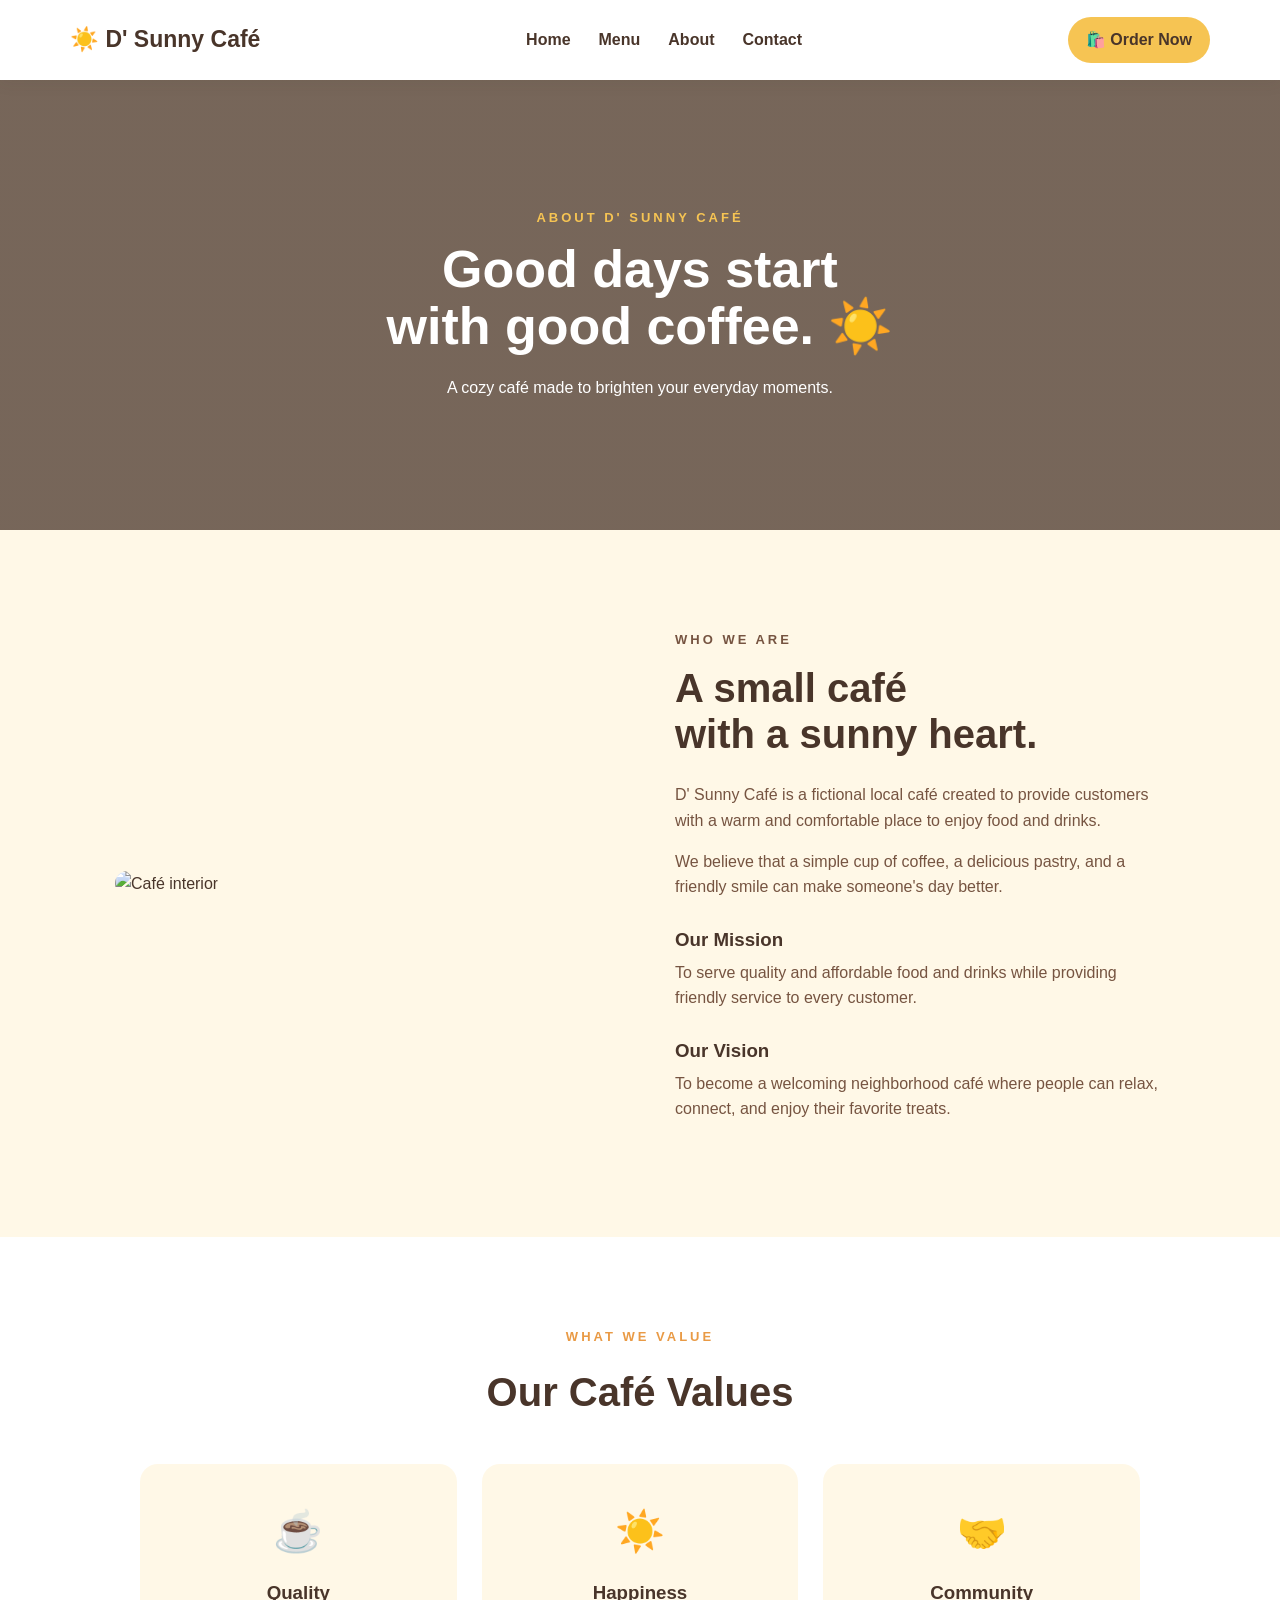
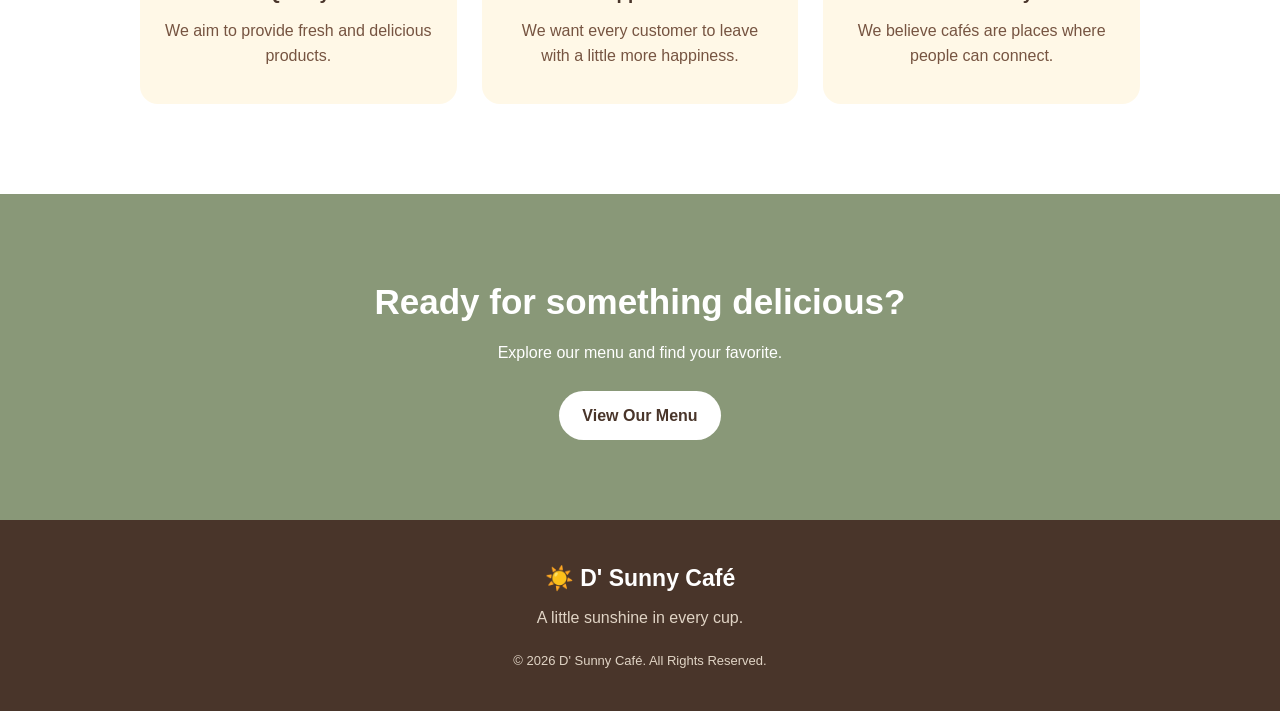
==== about.html @ 3891a515 "Fix filename to lowercase for GitHub Pages" ====
<!DOCTYPE html>
<html lang="en">

<head>

    <meta charset="UTF-8">

    <meta name="viewport"
          content="width=device-width, initial-scale=1.0">

    <title>About | D' Sunny Café</title>

    <link rel="stylesheet" href="style.css">

</head>

<body>


    <!-- NAVIGATION -->

    <header>

        <nav class="navbar">

            <a href="Index.html" class="logo">
                ☀️ D' Sunny Café
            </a>


            <div class="nav-links">

                <a href="Index.html">
                    Home
                </a>

                <a href="Index.html#menu">
                    Menu
                </a>

                <a href="About.html">
                    About
                </a>

                <a href="Index.html#contact">
                    Contact
                </a>

            </div>


            <a
                href="Index.html#menu"
                class="cart-button">

                🛍️ Order Now

            </a>

        </nav>

    </header>


    <!-- ABOUT HERO -->

    <section class="about-hero">

        <div>

            <p class="eyebrow">
                ABOUT D' SUNNY CAFÉ
            </p>

            <h1>
                Good days start<br>
                with good coffee. ☀️
            </h1>

            <p>
                A cozy café made to brighten
                your everyday moments.
            </p>

        </div>

    </section>


    <!-- ABOUT CONTENT -->

    <section class="about-section">


        <div class="about-image">

            <img
                src="https://images.unsplash.com/photo-1445116572660-236099ec97a0?auto=format&fit=crop&w=1000&q=85"
                alt="Café interior">

        </div>


        <div class="about-text">

            <p class="eyebrow">
                WHO WE ARE
            </p>

            <h2>
                A small café<br>
                with a sunny heart.
            </h2>

            <p>
                D' Sunny Café is a fictional local café
                created to provide customers with a warm
                and comfortable place to enjoy food and drinks.
            </p>

            <p>
                We believe that a simple cup of coffee,
                a delicious pastry, and a friendly smile
                can make someone's day better.
            </p>


            <h3>
                Our Mission
            </h3>

            <p>
                To serve quality and affordable food and
                drinks while providing friendly service
                to every customer.
            </p>


            <h3>
                Our Vision
            </h3>

            <p>
                To become a welcoming neighborhood café
                where people can relax, connect, and enjoy
                their favorite treats.
            </p>

        </div>

    </section>


    <!-- VALUES -->

    <section class="values-section">

        <div class="section-heading">

            <p class="eyebrow">
                WHAT WE VALUE
            </p>

            <h2>
                Our Café Values
            </h2>

        </div>


        <div class="values-grid">


            <div class="value-card">

                <div class="value-icon">
                    ☕
                </div>

                <h3>
                    Quality
                </h3>

                <p>
                    We aim to provide fresh and
                    delicious products.
                </p>

            </div>


            <div class="value-card">

                <div class="value-icon">
                    ☀️
                </div>

                <h3>
                    Happiness
                </h3>

                <p>
                    We want every customer to leave
                    with a little more happiness.
                </p>

            </div>


            <div class="value-card">

                <div class="value-icon">
                    🤝
                </div>

                <h3>
                    Community
                </h3>

                <p>
                    We believe cafés are places where
                    people can connect.
                </p>

            </div>

        </div>

    </section>


    <!-- CALL TO ACTION -->

    <section class="about-cta">

        <h2>
            Ready for something delicious?
        </h2>

        <p>
            Explore our menu and find your favorite.
        </p>

        <a href="Index.html#menu">
            View Our Menu
        </a>

    </section>


    <!-- FOOTER -->

    <footer>

        <h3>
            ☀️ D' Sunny Café
        </h3>

        <p>
            A little sunshine in every cup.
        </p>

        <p class="copyright">
            © 2026 D' Sunny Café. All Rights Reserved.
        </p>

    </footer>


</body>

</html>
---- style.css ----
/* ==========================================
   D' SUNNY CAFÉ
   COLOR PALETTE

   Dark Brown  #49352A
   Brown       #765441
   Sunny       #F6C453
   Orange      #E99A45
   Cream       #FFF8E7
   Sage        #879878
   White       #FFFFFF
========================================== */


/* ==========================================
   RESET
========================================== */

* {
    margin: 0;
    padding: 0;
    box-sizing: border-box;
}


html {
    scroll-behavior: smooth;
}


body {
    font-family:
        Arial,
        Helvetica,
        sans-serif;

    background: #FFF8E7;

    color: #49352A;

    line-height: 1.6;
}


/* ==========================================
   NAVIGATION
========================================== */

header {
    background: #FFFFFF;

    position: sticky;

    top: 0;

    z-index: 1000;

    box-shadow:
        0 3px 15px rgba(73, 53, 42, 0.08);
}


.navbar {
    max-width: 1200px;

    margin: auto;

    padding: 17px 30px;

    display: flex;

    justify-content: space-between;

    align-items: center;
}


.logo {
    color: #49352A;

    text-decoration: none;

    font-size: 23px;

    font-weight: bold;
}


.nav-links {
    display: flex;

    gap: 28px;
}


.nav-links a {
    color: #49352A;

    text-decoration: none;

    font-weight: bold;

    transition: 0.3s;
}


.nav-links a:hover {
    color: #E99A45;
}


.cart-button {
    border: none;

    background: #F6C453;

    color: #49352A;

    padding: 10px 18px;

    border-radius: 25px;

    text-decoration: none;

    font-weight: bold;

    cursor: pointer;

    transition: 0.3s;
}


.cart-button:hover {
    background: #E99A45;

    color: white;
}


#cart-count {
    background: #49352A;

    color: white;

    border-radius: 50%;

    padding: 2px 7px;

    margin-left: 5px;
}


/* ==========================================
   HERO
========================================== */

.hero {
    min-height: 650px;

    display: flex;

    align-items: center;

    padding: 70px 9%;

    background-image:

        linear-gradient(
            90deg,
            rgba(73, 53, 42, 0.88),
            rgba(73, 53, 42, 0.25)
        ),

        url(
            "https://images.unsplash.com/photo-1445116572660-236099ec97a0?auto=format&fit=crop&w=1600&q=85"
        );

    background-size: cover;

    background-position: center;
}


.hero-content {
    max-width: 650px;

    color: white;
}


.eyebrow {
    color: #E99A45;

    font-size: 13px;

    letter-spacing: 3px;

    font-weight: bold;

    margin-bottom: 12px;
}


.hero .eyebrow {
    color: #F6C453;
}


.hero h1 {
    font-size: 58px;

    line-height: 1.1;

    margin-bottom: 25px;
}


.hero-description {
    font-size: 18px;

    max-width: 520px;

    margin-bottom: 30px;
}


.main-button {
    display: inline-block;

    background: #F6C453;

    color: #49352A;

    padding: 14px 25px;

    border-radius: 30px;

    text-decoration: none;

    font-weight: bold;

    transition: 0.3s;
}


.main-button:hover {
    background: #E99A45;

    color: white;

    transform: translateY(-3px);
}


/* ==========================================
   INTRO
========================================== */

.intro {
    max-width: 1100px;

    margin: auto;

    padding: 100px 25px;

    display: grid;

    grid-template-columns: 1fr 1fr;

    gap: 70px;

    align-items: center;
}


.intro-image img {
    width: 100%;

    height: 450px;

    object-fit: cover;

    border-radius: 20px;
}


.intro-text h2 {
    font-size: 42px;

    line-height: 1.15;

    margin-bottom: 25px;
}


.intro-text p:not(.eyebrow) {
    color: #765441;

    margin-bottom: 17px;
}


.outline-button {
    display: inline-block;

    margin-top: 10px;

    border: 2px solid #E99A45;

    color: #49352A;

    padding: 10px 20px;

    border-radius: 25px;

    text-decoration: none;

    font-weight: bold;

    transition: 0.3s;
}


.outline-button:hover {
    background: #E99A45;

    color: white;
}


/* ==========================================
   MENU SECTION
========================================== */

.menu-section {
    background: #FFFFFF;

    padding: 90px 25px;
}


.section-heading {
    text-align: center;

    margin-bottom: 40px;
}


.section-heading h2 {
    font-size: 40px;

    margin-bottom: 5px;
}


.section-heading p:last-child {
    color: #765441;
}


/* ==========================================
   SEARCH + FILTER
========================================== */

.menu-controls {
    max-width: 900px;

    margin: 0 auto 45px;

    display: flex;

    gap: 15px;
}


.menu-controls input,
.menu-controls select {
    padding: 13px 16px;

    border: 1px solid #E0D4C5;

    border-radius: 10px;

    background: #FFF8E7;

    color: #49352A;

    font-size: 15px;

    outline: none;
}


.menu-controls input {
    flex: 1;
}


.menu-controls select {
    width: 200px;
}


.menu-controls input:focus,
.menu-controls select:focus {
    border-color: #E99A45;
}


/* ==========================================
   MENU GRID
========================================== */

.menu-grid {
    max-width: 1100px;

    margin: auto;

    display: grid;

    grid-template-columns:
        repeat(3, 1fr);

    gap: 28px;
}


/* ==========================================
   PRODUCT CARD
========================================== */

.product-card {
    background: #FFF8E7;

    border-radius: 18px;

    overflow: hidden;

    box-shadow:
        0 5px 20px rgba(73, 53, 42, 0.08);

    transition: 0.3s;
}


.product-card:hover {
    transform: translateY(-8px);

    box-shadow:
        0 12px 30px rgba(73, 53, 42, 0.15);
}


.product-card img {
    width: 100%;

    height: 280px;

    object-fit: cover;
}


.product-info {
    padding: 23px;
}


.category {
    display: inline-block;

    background: #F6C453;

    color: #49352A;

    padding: 4px 10px;

    border-radius: 15px;

    font-size: 12px;

    font-weight: bold;

    margin-bottom: 10px;
}


.product-info h3 {
    font-size: 21px;

    margin-bottom: 5px;
}


.product-info p {
    color: #765441;

    font-size: 14px;

    min-height: 50px;
}


.product-bottom {
    display: flex;

    justify-content: space-between;

    align-items: center;

    margin-top: 18px;
}


.product-bottom strong {
    font-size: 21px;

    color: #49352A;
}


.product-bottom button {
    border: none;

    background: #E99A45;

    color: white;

    padding: 9px 15px;

    border-radius: 20px;

    font-weight: bold;

    cursor: pointer;

    transition: 0.3s;
}


.product-bottom button:hover {
    background: #49352A;
}


/* ==========================================
   CART
========================================== */

.cart-section {
    padding: 90px 25px;

    background: #F6C453;
}


#cart {
    max-width: 900px;

    margin: auto;

    background: white;

    border-radius: 15px;

    overflow: hidden;
}


.empty-cart {
    text-align: center;

    padding: 35px;

    color: #765441;
}


.cart-item {
    display: grid;

    grid-template-columns:
        2fr 1fr 1fr auto;

    align-items: center;

    gap: 20px;

    padding: 20px 25px;

    border-bottom: 1px solid #eee;
}


.cart-product p {
    color: #765441;

    font-size: 13px;
}


.quantity-controls {
    display: flex;

    align-items: center;

    gap: 10px;
}


.quantity-controls button {
    border: none;

    background: #E99A45;

    color: white;

    width: 30px;

    height: 30px;

    border-radius: 50%;

    cursor: pointer;

    font-size: 18px;
}


.quantity-controls span {
    font-weight: bold;
}


.remove-button {
    border: none;

    background: #E9DED5;

    color: #765441;

    padding: 7px 12px;

    border-radius: 15px;

    cursor: pointer;
}


.remove-button:hover {
    background: #D8C8BC;
}


.cart-summary {
    max-width: 900px;

    margin: 25px auto 0;

    display: flex;

    justify-content: space-between;

    align-items: center;
}


.cart-summary h3 {
    font-size: 24px;
}


.checkout-button {
    border: none;

    background: #49352A;

    color: white;

    padding: 13px 25px;

    border-radius: 25px;

    cursor: pointer;

    font-weight: bold;

    font-size: 15px;
}


.checkout-button:hover {
    background: #765441;
}


/* ==========================================
   CONTACT
========================================== */

.contact-section {
    padding: 100px 25px;

    background: #FFFFFF;
}


.contact-container {
    max-width: 1000px;

    margin: auto;

    display: grid;

    grid-template-columns: 1fr 1fr;

    gap: 70px;

    align-items: start;
}


.contact-info h2 {
    font-size: 42px;

    line-height: 1.15;

    margin-bottom: 20px;
}


.contact-info > p:not(.eyebrow) {
    color: #765441;

    margin-bottom: 25px;
}


.contact-details p {
    margin: 12px 0;
}


/* ==========================================
   CONTACT FORM
========================================== */

#contact-form {
    background: #FFF8E7;

    padding: 30px;

    border-radius: 18px;
}


#contact-form label {
    display: block;

    font-weight: bold;

    margin-bottom: 6px;
}


#contact-form input,
#contact-form textarea {
    width: 100%;

    border: 1px solid #E0D4C5;

    padding: 13px;

    border-radius: 9px;

    margin-bottom: 18px;

    font-family: inherit;

    font-size: 14px;

    outline: none;

    background: white;
}


#contact-form input:focus,
#contact-form textarea:focus {
    border-color: #E99A45;
}


#contact-form button {
    width: 100%;

    border: none;

    background: #E99A45;

    color: white;

    padding: 13px;

    border-radius: 25px;

    font-weight: bold;

    cursor: pointer;

    font-size: 15px;
}


#contact-form button:hover {
    background: #49352A;
}


/* ==========================================
   ABOUT HERO
========================================== */

.about-hero {
    min-height: 450px;

    display: flex;

    justify-content: center;

    align-items: center;

    text-align: center;

    padding: 50px;

    color: white;

    background-image:

        linear-gradient(
            rgba(73, 53, 42, 0.75),
            rgba(73, 53, 42, 0.75)
        ),

        url(
            "https://images.unsplash.com/photo-1495474472287-4d71bcdd2085?auto=format&fit=crop&w=1600&q=85"
        );

    background-size: cover;

    background-position: center;
}


.about-hero .eyebrow {
    color: #F6C453;
}


.about-hero h1 {
    font-size: 52px;

    line-height: 1.1;

    margin-bottom: 20px;
}


/* ==========================================
   ABOUT SECTION
========================================== */

.about-section {
    max-width: 1100px;

    margin: auto;

    padding: 100px 25px;

    display: grid;

    grid-template-columns: 1fr 1fr;

    gap: 70px;

    align-items: center;
}


.about-image img {
    width: 100%;

    height: 500px;

    object-fit: cover;

    border-radius: 20px;
}


.about-text h2 {
    font-size: 40px;

    line-height: 1.15;

    margin-bottom: 25px;
}


.about-text p {
    color: #765441;

    margin-bottom: 15px;
}


.about-text h3 {
    margin-top: 25px;

    margin-bottom: 5px;
}


/* ==========================================
   VALUES
========================================== */

.values-section {
    background: #FFFFFF;

    padding: 90px 25px;
}


.values-grid {
    max-width: 1000px;

    margin: auto;

    display: grid;

    grid-template-columns:
        repeat(3, 1fr);

    gap: 25px;
}


.value-card {
    background: #FFF8E7;

    padding: 35px 25px;

    text-align: center;

    border-radius: 18px;
}


.value-icon {
    font-size: 40px;

    margin-bottom: 15px;
}


.value-card h3 {
    margin-bottom: 10px;
}


.value-card p {
    color: #765441;
}


/* ==========================================
   ABOUT CTA
========================================== */

.about-cta {
    padding: 80px 25px;

    text-align: center;

    background: #899878;

    color: white;
}


.about-cta h2 {
    font-size: 35px;

    margin-bottom: 10px;
}


.about-cta p {
    margin-bottom: 25px;
}


.about-cta a {
    display: inline-block;

    background: white;

    color: #49352A;

    padding: 12px 23px;

    border-radius: 25px;

    text-decoration: none;

    font-weight: bold;
}


/* ==========================================
   FOOTER
========================================== */

footer {
    background: #49352A;

    color: white;

    text-align: center;

    padding: 40px 25px;
}


footer h3 {
    font-size: 23px;

    margin-bottom: 8px;
}


footer p {
    color: #E0D4C5;
}


.footer-links {
    margin: 20px 0;
}


.footer-links a {
    color: #F6C453;

    text-decoration: none;

    margin: 0 10px;
}


.footer-links a:hover {
    text-decoration: underline;
}


.copyright {
    margin-top: 20px;

    font-size: 13px;
}


/* ==========================================
   RESPONSIVE
========================================== */

@media (max-width: 950px) {

    .navbar {
        flex-wrap: wrap;

        gap: 15px;
    }


    .menu-grid {
        grid-template-columns:
            repeat(2, 1fr);
    }


    .intro,
    .about-section,
    .contact-container {
        grid-template-columns: 1fr;

        gap: 40px;
    }


    .values-grid {
        grid-template-columns:
            repeat(2, 1fr);
    }


    .hero h1 {
        font-size: 48px;
    }

}


@media (max-width: 650px) {

    .navbar {
        flex-direction: column;
    }


    .nav-links {
        flex-wrap: wrap;

        justify-content: center;

        gap: 15px;
    }


    .menu-grid {
        grid-template-columns: 1fr;
    }


    .menu-controls {
        flex-direction: column;
    }


    .menu-controls select {
        width: 100%;
    }


    .hero {
        min-height: 550px;

        padding: 40px 25px;
    }


    .hero h1 {
        font-size: 38px;
    }


    .intro-text h2,
    .contact-info h2,
    .about-text h2 {
        font-size: 32px;
    }


    .about-hero h1 {
        font-size: 38px;
    }


    .cart-item {
        grid-template-columns: 1fr;

        gap: 10px;
    }


    .cart-summary {
        flex-direction: column;

        gap: 20px;
    }


    .values-grid {
        grid-template-columns: 1fr;
    }

}
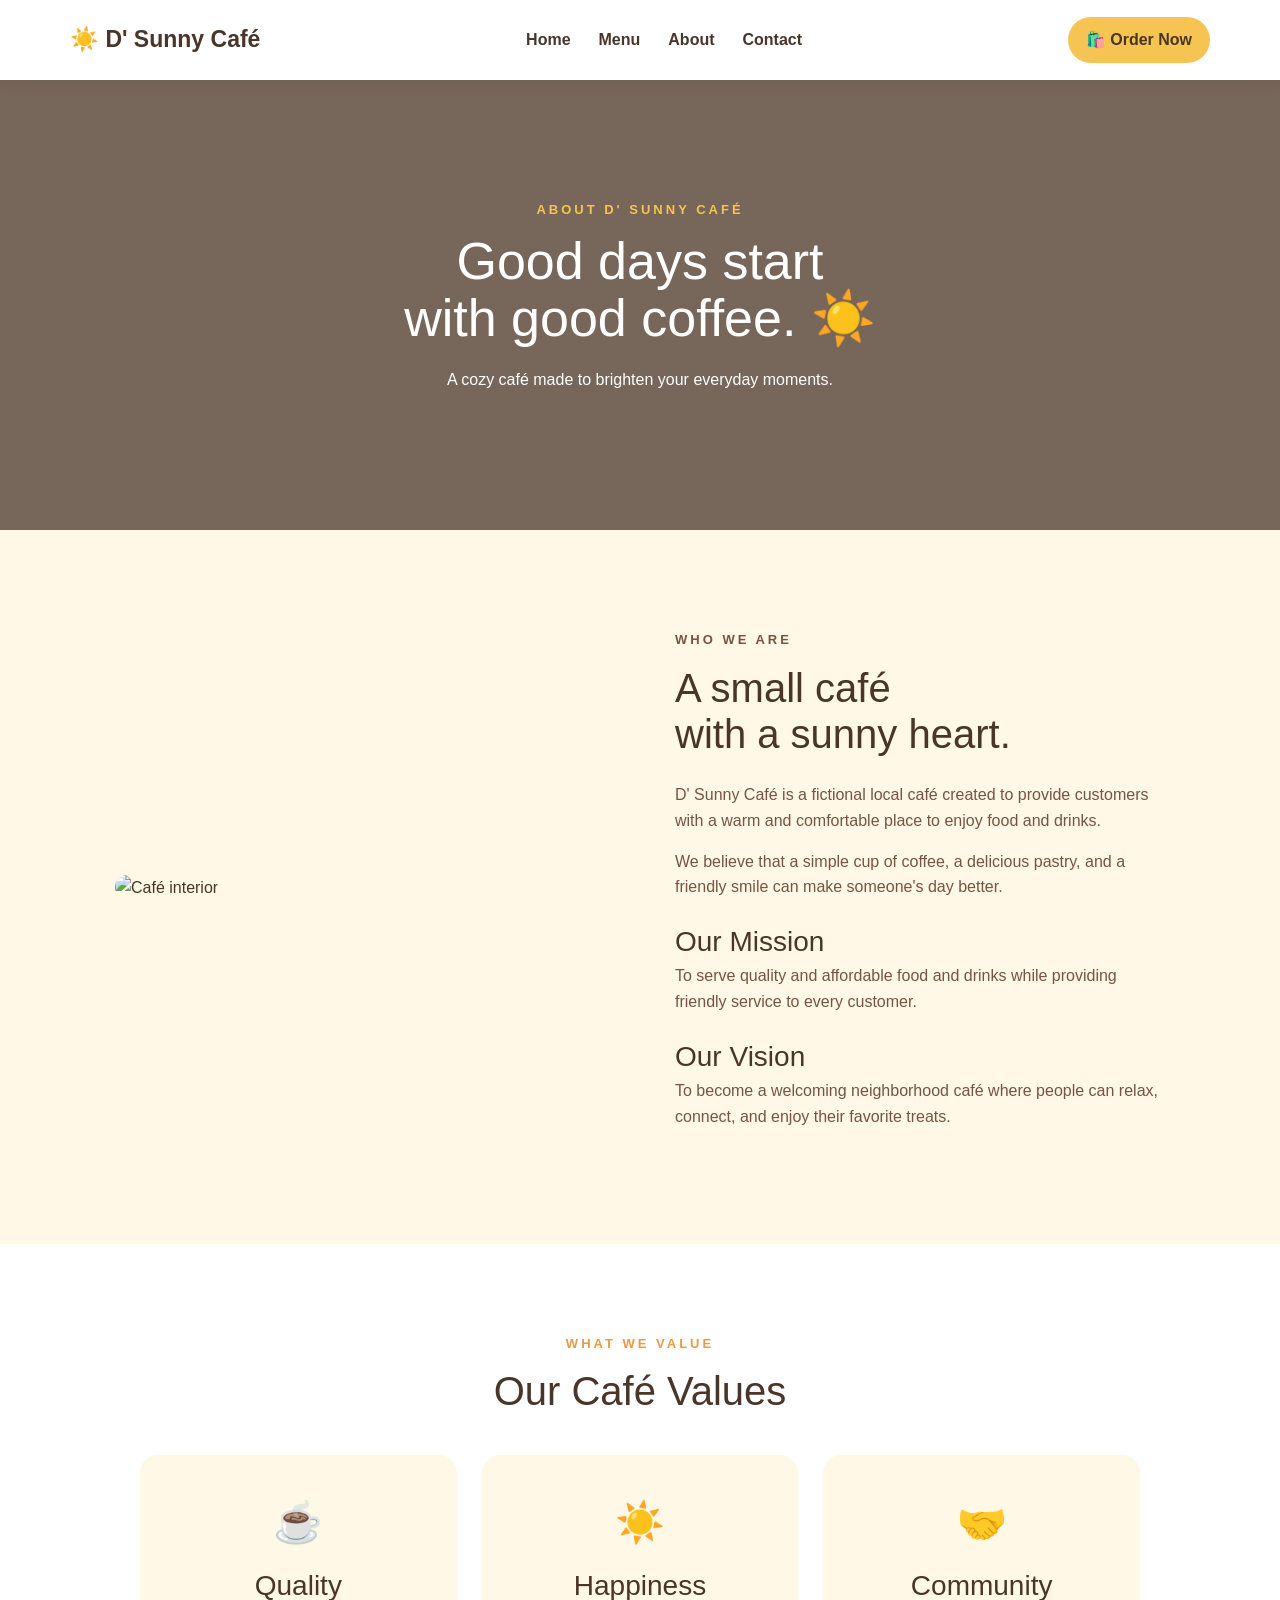
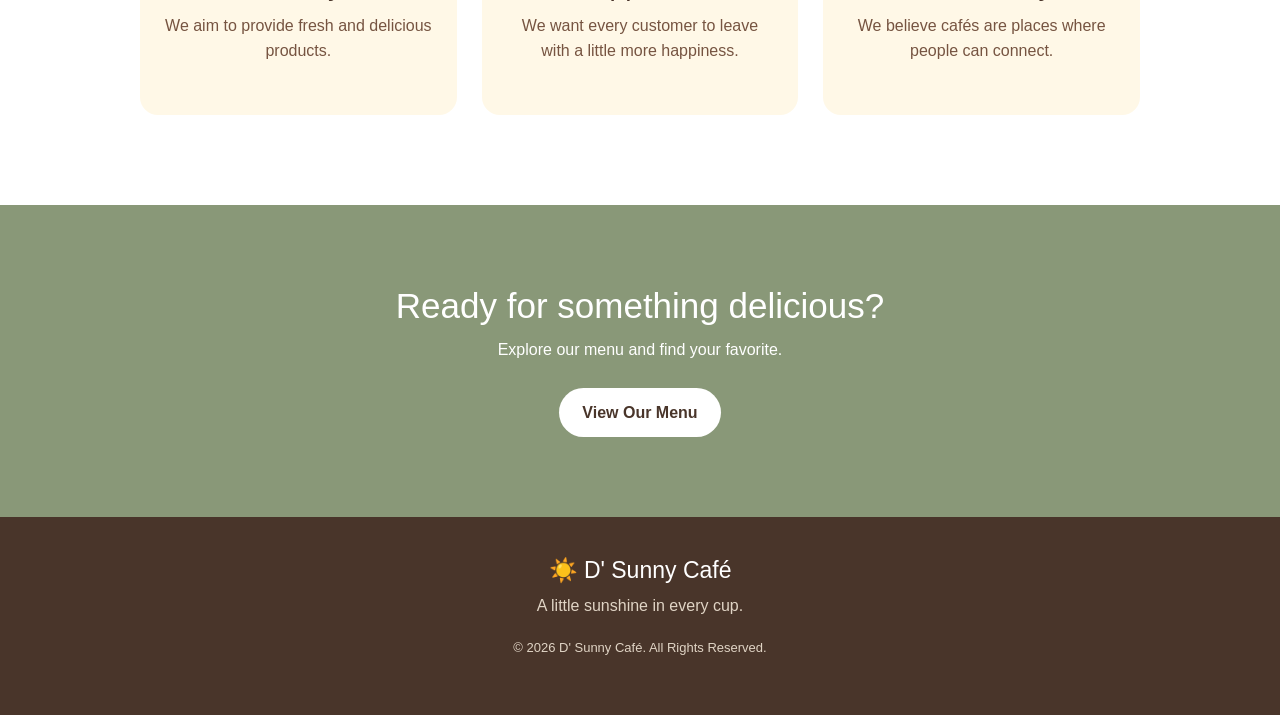
==== commit f27c64c2: "Fix the Bootstrap placement" ====
--- a/about.html
+++ b/about.html
@@ -10,7 +10,15 @@
 
     <title>About | D' Sunny Café</title>
 
+     <!-- Bootstrap CSS -->
+    <link href="https://cdn.jsdelivr.net/npm/bootstrap@5.3.3/dist/css/bootstrap.min.css" rel="stylesheet">
     <link rel="stylesheet" href="style.css">
+  
+    <!-- Bootstrap JS -->
+    <script src="https://cdn.jsdelivr.net/npm/bootstrap@5.3.3/dist/js/bootstrap.bundle.min.js"></script>
+    <script src="script.js"></script>
+
+
 
 </head>
 
@@ -23,26 +31,26 @@
 
         <nav class="navbar">
 
-            <a href="Index.html" class="logo">
+            <a href="index.html" class="logo">
                 ☀️ D' Sunny Café
             </a>
 
 
             <div class="nav-links">
 
-                <a href="Index.html">
+                <a href="index.html">
                     Home
                 </a>
 
-                <a href="Index.html#menu">
+                <a href="index.html#menu">
                     Menu
                 </a>
 
-                <a href="About.html">
+                <a href="about.html">
                     About
                 </a>
 
-                <a href="Index.html#contact">
+                <a href="index.html#contact">
                     Contact
                 </a>
 
@@ -50,7 +58,7 @@
 
 
             <a
-                href="Index.html#menu"
+                href="index.html#menu"
                 class="cart-button">
 
                 🛍️ Order Now
